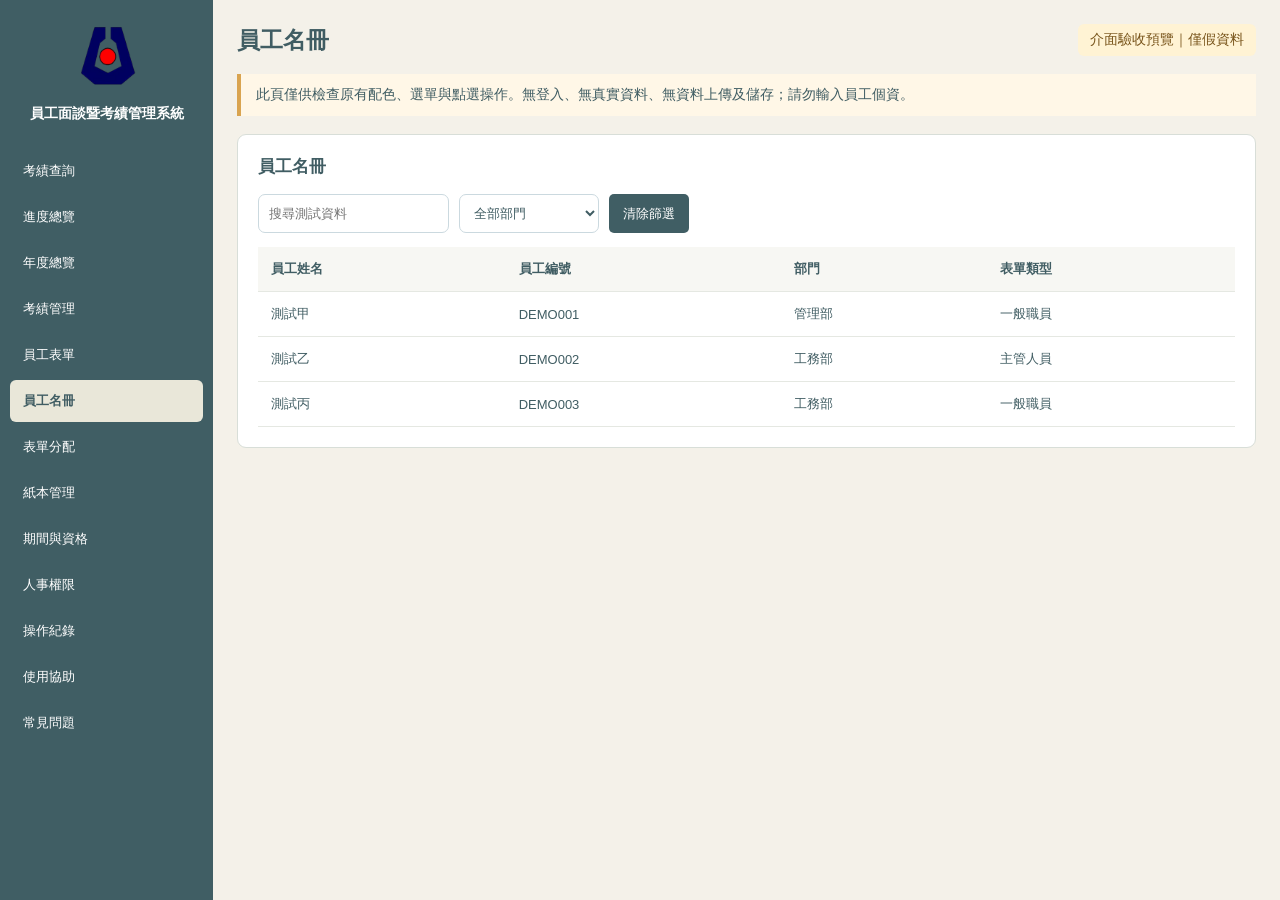
==== ui-preview.html @ 90cc87bf "Add safe interactive original-style UI preview using only mock employee data" ====
<!doctype html><html lang="zh-Hant"><head><meta charset="utf-8"><meta name="viewport" content="width=device-width,initial-scale=1"><meta name="robots" content="noindex,nofollow"><title>鈺通營造｜介面驗收預覽（假資料）</title><style>*{box-sizing:border-box}body{margin:0;font:14px "Microsoft JhengHei",sans-serif;background:#f4f1e9;color:#405d63}.layout{display:flex;min-height:100vh}aside{width:213px;flex-shrink:0;background:#405e64;color:white;padding:22px 10px}aside img{width:58px;display:block;margin:0 auto 18px}aside strong{display:block;text-align:center;margin-bottom:25px}nav button{width:100%;text-align:left;border:0;background:transparent;color:white;padding:12px 13px;border-radius:6px;cursor:pointer;margin:2px 0}nav button.active{background:#e9e7d9;color:#405d63;font-weight:bold}main{flex:1;min-width:0;padding:24px}.top{display:flex;justify-content:space-between;align-items:center;gap:12px;flex-wrap:wrap}.tag{background:#fff3d4;color:#79551c;padding:7px 12px;border-radius:6px}.card{background:white;border:1px solid #d8ded8;border-radius:9px;padding:20px;margin-top:18px}h1{font-size:23px;margin:0}h2{font-size:17px;margin:0 0 16px}.filters{display:flex;gap:10px;flex-wrap:wrap;margin-bottom:14px}input,select{padding:10px;border:1px solid #cbd9df;border-radius:7px;min-width:140px;background:white;color:#405d63}table{border-collapse:collapse;width:100%;font-size:13px}td,th{border-bottom:1px solid #e5e8e2;padding:13px;text-align:left}th{background:#f7f7f3}button.action{border:0;border-radius:5px;background:#405e64;color:white;padding:9px 14px;cursor:pointer}.muted{color:#7a8d90}.notice{background:#fff7e7;border-left:4px solid #d9a450;padding:12px 15px;margin-top:18px}.hidden{display:none}@media(max-width:650px){.layout{display:block}aside{width:100%;padding:12px}aside img,aside strong{display:none}nav{display:flex;overflow-x:auto}nav button{white-space:nowrap;width:auto}main{padding:12px}.card{overflow-x:auto}}</style></head><body><div class="layout"><aside><img src="./assets/yuhtong-logo-transparent.png" alt="鈺通營造 Logo"><strong>員工面談暨考績管理系統</strong><nav id="nav"></nav></aside><main><div class="top"><h1 id="heading">員工名冊</h1><span class="tag">介面驗收預覽｜僅假資料</span></div><div class="notice">此頁僅供檢查原有配色、選單與點選操作。無登入、無真實資料、無資料上傳及儲存；請勿輸入員工個資。</div><div class="card"><h2 id="subtitle">員工名冊</h2><div class="filters"><input id="search" placeholder="搜尋測試資料" aria-label="搜尋測試資料"><select id="dept"><option value="">全部部門</option><option>管理部</option><option>工務部</option></select><button class="action" id="reset">清除篩選</button></div><div id="content"></div></div></main></div><script>const tabs=["考績查詢","進度總覽","年度總覽","考績管理","員工表單","員工名冊","表單分配","紙本管理","期間與資格","人事權限","操作紀錄","使用協助","常見問題"];let active="員工名冊";const rows=[["測試甲","DEMO001","管理部","一般職員"],["測試乙","DEMO002","工務部","主管人員"],["測試丙","DEMO003","工務部","一般職員"]];const nav=document.querySelector("#nav"),content=document.querySelector("#content"),search=document.querySelector("#search"),dept=document.querySelector("#dept");function render(){nav.replaceChildren();tabs.forEach(t=>{const b=document.createElement("button");b.textContent=t;b.className=t===active?"active":"";b.onclick=()=>{active=t;search.value="";dept.value="";render()};nav.append(b)});document.querySelector("#heading").textContent=active;document.querySelector("#subtitle").textContent=active;if(active==="員工名冊"||active==="表單分配"){const table=document.createElement("table");const head=document.createElement("thead");const tr=document.createElement("tr");["員工姓名","員工編號","部門","表單類型"].forEach(x=>{const th=document.createElement("th");th.textContent=x;tr.append(th)});head.append(tr);table.append(head);const body=document.createElement("tbody");rows.filter(r=>(!dept.value||r[2]===dept.value)&&r.join(" ").includes(search.value.trim())).forEach(r=>{const tr=document.createElement("tr");r.forEach(v=>{const td=document.createElement("td");td.textContent=v;tr.append(td)});body.append(tr)});table.append(body);content.replaceChildren(table)}else{const p=document.createElement("p");p.className="muted";p.textContent=active+"：版面與選單切換預覽，正式資料及功能尚未連線。";content.replaceChildren(p)}}search.addEventListener("input",render);dept.addEventListener("change",render);document.querySelector("#reset").onclick=()=>{search.value="";dept.value="";render()};render();</script></body></html>
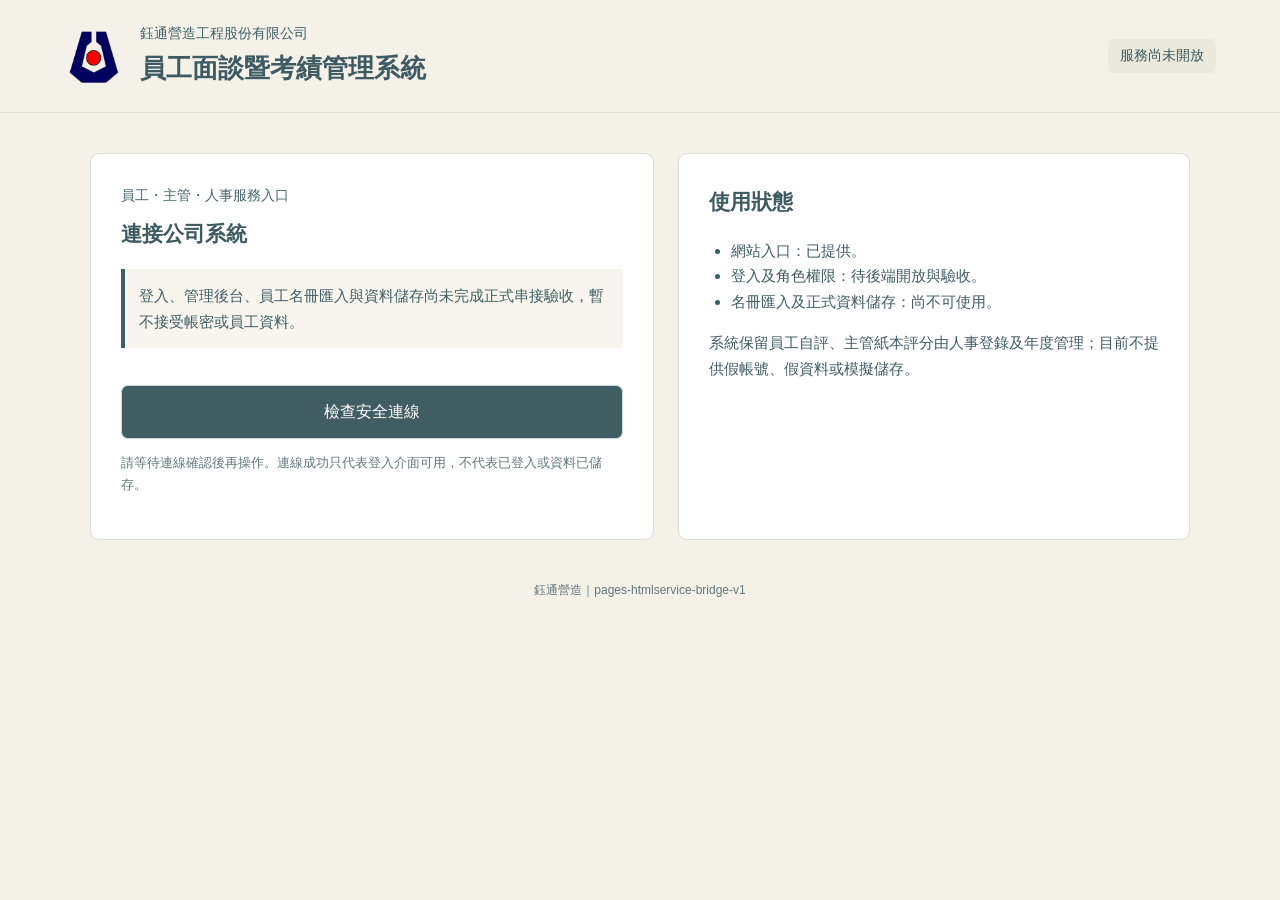
==== commit 22c818cf: "Integrate guarded HtmlService connection and deploy only allowlisted public assets" ====
--- a/ui-preview.html
+++ b/ui-preview.html
@@ -1 +1 @@
-<!doctype html><html lang="zh-Hant"><head><meta charset="utf-8"><meta name="viewport" content="width=device-width,initial-scale=1"><meta name="robots" content="noindex,nofollow"><title>鈺通營造｜介面驗收預覽（假資料）</title><style>*{box-sizing:border-box}body{margin:0;font:14px "Microsoft JhengHei",sans-serif;background:#f4f1e9;color:#405d63}.layout{display:flex;min-height:100vh}aside{width:213px;flex-shrink:0;background:#405e64;color:white;padding:22px 10px}aside img{width:58px;display:block;margin:0 auto 18px}aside strong{display:block;text-align:center;margin-bottom:25px}nav button{width:100%;text-align:left;border:0;background:transparent;color:white;padding:12px 13px;border-radius:6px;cursor:pointer;margin:2px 0}nav button.active{background:#e9e7d9;color:#405d63;font-weight:bold}main{flex:1;min-width:0;padding:24px}.top{display:flex;justify-content:space-between;align-items:center;gap:12px;flex-wrap:wrap}.tag{background:#fff3d4;color:#79551c;padding:7px 12px;border-radius:6px}.card{background:white;border:1px solid #d8ded8;border-radius:9px;padding:20px;margin-top:18px}h1{font-size:23px;margin:0}h2{font-size:17px;margin:0 0 16px}.filters{display:flex;gap:10px;flex-wrap:wrap;margin-bottom:14px}input,select{padding:10px;border:1px solid #cbd9df;border-radius:7px;min-width:140px;background:white;color:#405d63}table{border-collapse:collapse;width:100%;font-size:13px}td,th{border-bottom:1px solid #e5e8e2;padding:13px;text-align:left}th{background:#f7f7f3}button.action{border:0;border-radius:5px;background:#405e64;color:white;padding:9px 14px;cursor:pointer}.muted{color:#7a8d90}.notice{background:#fff7e7;border-left:4px solid #d9a450;padding:12px 15px;margin-top:18px}.hidden{display:none}@media(max-width:650px){.layout{display:block}aside{width:100%;padding:12px}aside img,aside strong{display:none}nav{display:flex;overflow-x:auto}nav button{white-space:nowrap;width:auto}main{padding:12px}.card{overflow-x:auto}}</style></head><body><div class="layout"><aside><img src="./assets/yuhtong-logo-transparent.png" alt="鈺通營造 Logo"><strong>員工面談暨考績管理系統</strong><nav id="nav"></nav></aside><main><div class="top"><h1 id="heading">員工名冊</h1><span class="tag">介面驗收預覽｜僅假資料</span></div><div class="notice">此頁僅供檢查原有配色、選單與點選操作。無登入、無真實資料、無資料上傳及儲存；請勿輸入員工個資。</div><div class="card"><h2 id="subtitle">員工名冊</h2><div class="filters"><input id="search" placeholder="搜尋測試資料" aria-label="搜尋測試資料"><select id="dept"><option value="">全部部門</option><option>管理部</option><option>工務部</option></select><button class="action" id="reset">清除篩選</button></div><div id="content"></div></div></main></div><script>const tabs=["考績查詢","進度總覽","年度總覽","考績管理","員工表單","員工名冊","表單分配","紙本管理","期間與資格","人事權限","操作紀錄","使用協助","常見問題"];let active="員工名冊";const rows=[["測試甲","DEMO001","管理部","一般職員"],["測試乙","DEMO002","工務部","主管人員"],["測試丙","DEMO003","工務部","一般職員"]];const nav=document.querySelector("#nav"),content=document.querySelector("#content"),search=document.querySelector("#search"),dept=document.querySelector("#dept");function render(){nav.replaceChildren();tabs.forEach(t=>{const b=document.createElement("button");b.textContent=t;b.className=t===active?"active":"";b.onclick=()=>{active=t;search.value="";dept.value="";render()};nav.append(b)});document.querySelector("#heading").textContent=active;document.querySelector("#subtitle").textContent=active;if(active==="員工名冊"||active==="表單分配"){const table=document.createElement("table");const head=document.createElement("thead");const tr=document.createElement("tr");["員工姓名","員工編號","部門","表單類型"].forEach(x=>{const th=document.createElement("th");th.textContent=x;tr.append(th)});head.append(tr);table.append(head);const body=document.createElement("tbody");rows.filter(r=>(!dept.value||r[2]===dept.value)&&r.join(" ").includes(search.value.trim())).forEach(r=>{const tr=document.createElement("tr");r.forEach(v=>{const td=document.createElement("td");td.textContent=v;tr.append(td)});body.append(tr)});table.append(body);content.replaceChildren(table)}else{const p=document.createElement("p");p.className="muted";p.textContent=active+"：版面與選單切換預覽，正式資料及功能尚未連線。";content.replaceChildren(p)}}search.addEventListener("input",render);dept.addEventListener("change",render);document.querySelector("#reset").onclick=()=>{search.value="";dept.value="";render()};render();</script></body></html>+<!doctype html><html lang="zh-Hant"><meta charset="utf-8"><meta name="robots" content="noindex,nofollow"><meta http-equiv="refresh" content="0;url=./"><title>鈺通營造員工面談系統</title><p>介面示範頁已停用，請返回<a href="./">公司網站入口</a>。此頁不提供模擬員工資料或儲存功能。</p></html>
